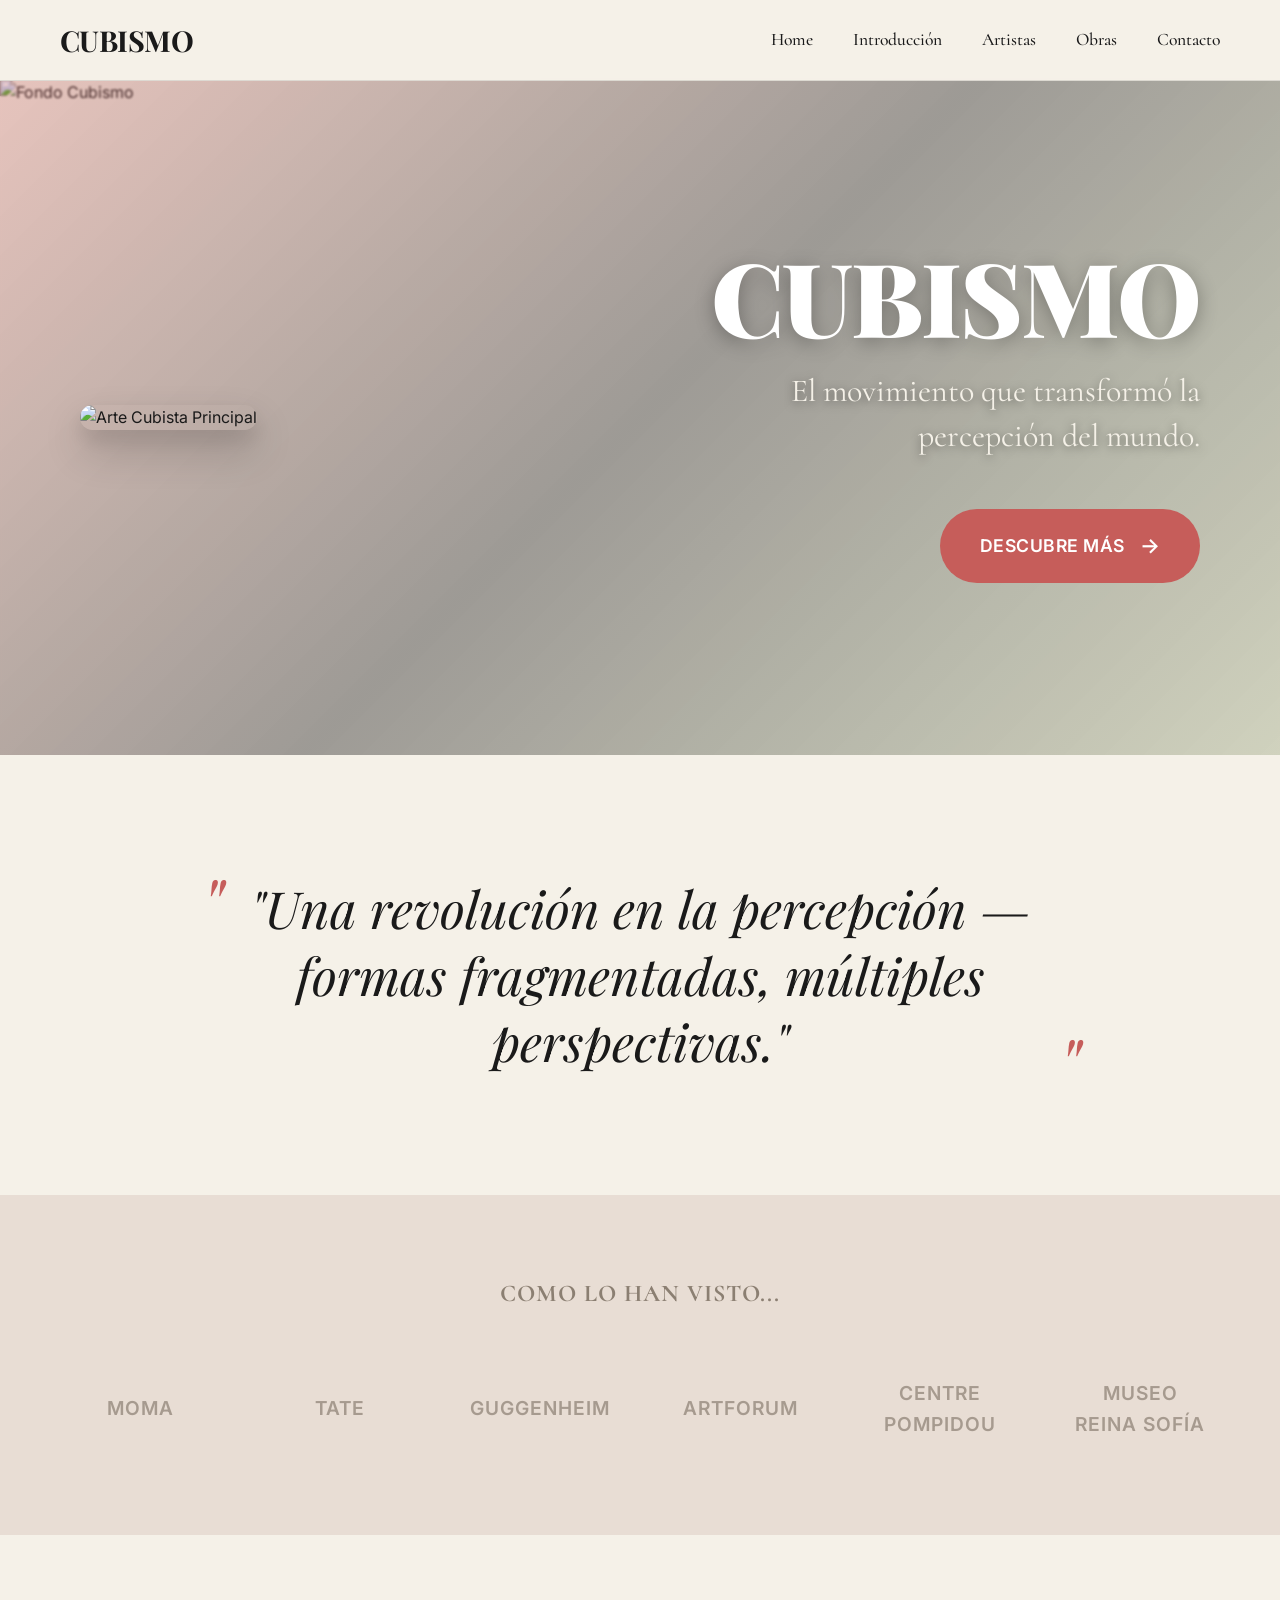
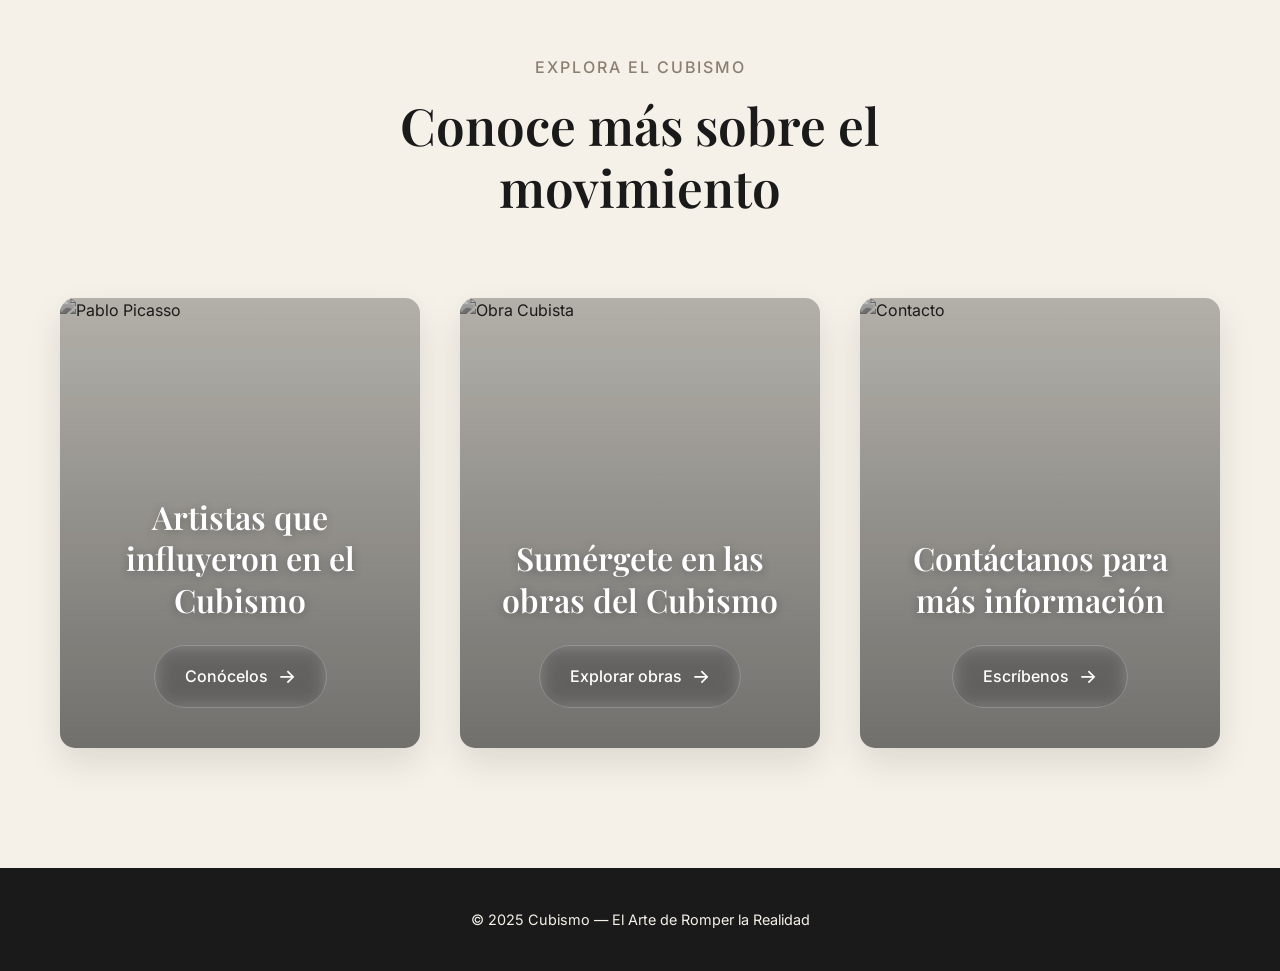
==== index.html @ de341031 "Add files via upload" ====
<!DOCTYPE html>
<html lang="es">
<head>
    <meta charset="UTF-8">
    <meta name="viewport" content="width=device-width, initial-scale=1.0">
    <title>Cubismo — El Arte de Romper la Realidad</title>
    <link rel="preconnect" href="https://fonts.googleapis.com">
    <link rel="preconnect" href="https://fonts.gstatic.com" crossorigin>
    <link href="https://fonts.googleapis.com/css2?family=Playfair+Display:wght@400;500;700;900&family=Inter:wght@300;400;500;600&family=Cormorant:wght@400;500;600;700&display=swap" rel="stylesheet">
    <link rel="stylesheet" href="styles.css">
</head>
<body>
    <!-- Navigation -->
    <nav class="navbar" id="navbar">
        <div class="nav-container">
            <div class="nav-logo">
                <a href="index.html">CUBISMO</a>
            </div>
            <div class="nav-menu" id="nav-menu">
                <a href="index.html" class="nav-link">Home</a>
                <a href="introduccion.html" class="nav-link">Introducción</a>
                <a href="artistas.html" class="nav-link">Artistas</a>
                <a href="obras.html" class="nav-link">Obras</a>
                <a href="contacto.html" class="nav-link">Contacto</a>
            </div>
            <div class="nav-toggle" id="nav-toggle">
                <span class="bar"></span>
                <span class="bar"></span>
                <span class="bar"></span>
            </div>
        </div>
    </nav>

    <!-- Hero Section -->
    <section class="hero" id="hero">
        <div class="hero-banner">
            <img src="https://i.pinimg.com/736x/21/00/a9/2100a93b0127f4206b58660df0e00013.jpg" 
                 alt="Fondo Cubismo" class="hero-banner-image">
            <div class="hero-banner-overlay"></div>
        </div>
        
        <div class="hero-content">
            <div class="hero-card-image">
                <img src="https://i.pinimg.com/736x/3f/a5/e9/3fa5e9b2e8b179b65b53b3b8420b83d9.jpg" 
                     alt="Arte Cubista Principal" class="hero-front-image">
            </div>
            
            <div class="hero-text">
                <h1 class="hero-title">CUBISMO</h1>
                <p class="hero-subtitle">El movimiento que transformó la percepción del mundo.</p>
                <a href="introduccion.html" class="cta-button primary">
                    Descubre más
                    <span class="arrow">→</span>
                </a>
            </div>
        </div>
    </section>

    <!-- Quote Section -->
    <section class="quote-section">
        <div class="container">
            <blockquote class="editorial-quote">
                "Una revolución en la percepción — formas fragmentadas, múltiples perspectivas."
            </blockquote>
        </div>
    </section>

    <!-- Press Section -->
    <section class="press-section">
        <div class="container">
            <h3 class="press-title">Como lo han visto...</h3>
            <div class="press-logos">
                <a href="https://www.moma.org" target="_blank" class="logo">MoMA</a>
                <a href="https://www.tate.org.uk" target="_blank" class="logo">TATE</a>
                <a href="https://www.guggenheim.org" target="_blank" class="logo">GUGGENHEIM</a>
                <a href="https://www.artforum.com" target="_blank" class="logo">ARTFORUM</a>
                <a href="https://www.centrepompidou.fr" target="_blank" class="logo">CENTRE POMPIDOU</a>
                <a href="https://www.museoreinasofia.es" target="_blank" class="logo">MUSEO REINA SOFÍA</a>
            </div>
        </div>
    </section>

    <!-- Editorial Cards Section -->
    <section class="editorial-cards-section" id="explore">
        <div class="container">
            <div class="section-header">
                <p class="section-subtitle">Explora el Cubismo</p>
                <h2 class="section-title">Conoce más sobre el movimiento</h2>
            </div>
            
            <div class="cards-grid">
                <article class="editorial-card">
                    <div class="card-image">
                        <img src="https://upload.wikimedia.org/wikipedia/commons/thumb/9/98/Pablo_picasso_1.jpg/250px-Pablo_picasso_1.jpg" 
                             alt="Pablo Picasso" class="card-bg-image">
                        <div class="card-overlay"></div>
                    </div>
                    <div class="card-content">
                        <h3 class="card-title">Artistas que influyeron en el Cubismo</h3>
                        <a href="artistas.html" class="card-cta">
                            Conócelos
                            <span class="arrow">→</span>
                        </a>
                    </div>
                </article>

                <article class="editorial-card">
                    <div class="card-image">
                        <img src="https://www.pacegallery.com/media/images/58925.width-2000.jpg" 
                             alt="Obra Cubista" class="card-bg-image">
                        <div class="card-overlay"></div>
                    </div>
                    <div class="card-content">
                        <h3 class="card-title">Sumérgete en las obras del Cubismo</h3>
                        <a href="obras.html" class="card-cta">
                            Explorar obras
                            <span class="arrow">→</span>
                        </a>
                    </div>
                </article>

                <article class="editorial-card">
                    <div class="card-image">
                        <img src="https://i.pinimg.com/736x/e9/02/8c/e9028c959c45345d3838bb2adaa88b50.jpg" 
                             alt="Contacto" class="card-bg-image">
                        <div class="card-overlay"></div>
                    </div>
                    <div class="card-content">
                        <h3 class="card-title">Contáctanos para más información</h3>
                        <a href="contacto.html" class="card-cta">
                            Escríbenos
                            <span class="arrow">→</span>
                        </a>
                    </div>
                </article>
            </div>
        </div>
    </section>

    <!-- Footer -->
    <footer class="footer">
        <div class="container">
            <p>&copy; 2025 Cubismo — El Arte de Romper la Realidad</p>
        </div>
    </footer>

    <script src="script.js"></script>
</body>
</html>
---- styles.css ----
/* Reset y configuración base */
* {
    margin: 0;
    padding: 0;
    box-sizing: border-box;
}

:root {
    /* Colores principales */
    --terracota: #C65D5A;
    --cream: #F5F1E8;
    --beige: #E8DDD4;
    --black: #1A1A1A;
    --warm-gray: #8B7F72;
    --olive: #7A8B5C;
    --orange: #E8965C;
    
    /* Tipografías */
    --font-display: 'Playfair Display', serif;
    --font-secondary: 'Cormorant', serif;
    --font-body: 'Inter', sans-serif;
}

body {
    font-family: var(--font-body);
    line-height: 1.6;
    color: var(--black);
    background-color: var(--cream);
    overflow-x: hidden;
    padding-top: 80px; /* Space for fixed navbar */
}

.container {
    max-width: 1200px;
    margin: 0 auto;
    padding: 0 20px;
}

/* Navigation */
.navbar {
    position: fixed;
    top: 0;
    left: 0;
    width: 100%;
    background: rgba(245, 241, 232, 0.95);
    backdrop-filter: blur(10px);
    border-bottom: 1px solid rgba(26, 26, 26, 0.1);
    z-index: 1000;
    transition: all 0.3s ease;
}

.nav-container {
    max-width: 1200px;
    margin: 0 auto;
    padding: 0 20px;
    display: flex;
    justify-content: space-between;
    align-items: center;
    height: 80px;
}

.nav-logo a {
    font-family: var(--font-display);
    font-size: 1.8rem;
    font-weight: 700;
    color: var(--black);
    text-decoration: none;
    letter-spacing: -0.02em;
}

.nav-menu {
    display: flex;
    gap: 40px;
    align-items: center;
}

.nav-link {
    font-family: var(--font-secondary);
    font-size: 1.1rem;
    font-weight: 500;
    color: var(--black);
    text-decoration: none;
    position: relative;
    transition: color 0.3s ease;
    padding: 10px 0;
}

.nav-link:hover {
    color: var(--terracota);
}

.nav-link.active {
    color: var(--terracota);
    font-weight: 600;
}

.nav-link::after {
    content: '';
    position: absolute;
    bottom: 5px;
    left: 0;
    width: 0;
    height: 2px;
    background: var(--terracota);
    transition: width 0.3s ease;
}

.nav-link:hover::after,
.nav-link.active::after {
    width: 100%;
}

.nav-toggle {
    display: none;
    flex-direction: column;
    cursor: pointer;
    gap: 4px;
}

.bar {
    width: 25px;
    height: 3px;
    background: var(--black);
    transition: all 0.3s ease;
    border-radius: 2px;
}

/* Hero Section */
.hero {
    position: relative;
    height: 75vh;
    min-height: 600px;
    display: flex;
    align-items: center;
    justify-content: center;
    overflow: hidden;
}

.hero-banner {
    position: absolute;
    top: 0;
    left: 0;
    width: 100%;
    height: 100%;
    z-index: 1;
}

.hero-banner-image {
    width: 100%;
    height: 100%;
    object-fit: cover;
    object-position: center;
}

.hero-banner-overlay {
    position: absolute;
    top: 0;
    left: 0;
    width: 100%;
    height: 100%;
    background: linear-gradient(
        135deg, 
        rgba(198, 93, 90, 0.3) 0%, 
        rgba(26, 26, 26, 0.4) 50%, 
        rgba(122, 139, 92, 0.3) 100%
    );
    backdrop-filter: blur(1px);
}

.hero-content {
    position: relative;
    z-index: 10;
    display: flex;
    align-items: center;
    justify-content: space-between;
    max-width: 1200px;
    width: 100%;
    padding: 0 40px;
    gap: 60px;
}

.hero-card-image {
    position: relative;
    flex-shrink: 0;
}

.hero-front-image {
    width: 350px;
    height: 500px;
    object-fit: cover;
    border-radius: 15px;
    box-shadow: 
        0 20px 40px rgba(0,0,0,0.2),
        0 10px 20px rgba(0,0,0,0.1);
    transition: transform 0.5s ease, box-shadow 0.5s ease;
}

.hero-front-image:hover {
    transform: translateY(-10px) scale(1.02);
    box-shadow: 
        0 30px 60px rgba(0,0,0,0.25),
        0 15px 30px rgba(0,0,0,0.15);
}

.hero-text {
    text-align: right;
    flex: 1;
    padding-left: 40px;
}

.hero-title {
    font-family: var(--font-display);
    font-size: clamp(4rem, 8vw, 9rem);
    font-weight: 900;
    line-height: 0.85;
    margin-bottom: 30px;
    color: white;
    letter-spacing: -0.02em;
    text-shadow: 0 4px 20px rgba(0,0,0,0.3);
}

.hero-subtitle {
    font-family: var(--font-secondary);
    font-size: clamp(1.3rem, 2.5vw, 2.2rem);
    font-weight: 400;
    margin-bottom: 50px;
    color: var(--cream);
    line-height: 1.4;
    text-shadow: 0 2px 10px rgba(0,0,0,0.5);
    max-width: 500px;
    margin-left: auto;
}

/* Botones */
.cta-button {
    display: inline-flex;
    align-items: center;
    gap: 15px;
    padding: 20px 40px;
    font-family: var(--font-body);
    font-size: 1.1rem;
    font-weight: 600;
    text-decoration: none;
    border-radius: 50px;
    transition: all 0.3s ease;
    text-transform: uppercase;
    letter-spacing: 0.5px;
}

.cta-button.primary {
    background: var(--terracota);
    color: white;
}

.cta-button.primary:hover {
    background: #B04D4A;
    transform: translateY(-2px);
    box-shadow: 0 10px 30px rgba(198, 93, 90, 0.3);
}

.cta-button.secondary {
    background: var(--cream);
    color: var(--black);
    border: 2px solid var(--black);
}

.cta-button.secondary:hover {
    background: var(--black);
    color: var(--cream);
}

.arrow {
    font-size: 1.2em;
    transition: transform 0.3s ease;
}

.cta-button:hover .arrow {
    transform: translateX(5px);
}

/* Quote Section */
.quote-section {
    padding: 120px 0;
    background: var(--cream);
}

.editorial-quote {
    font-family: var(--font-display);
    font-size: clamp(2rem, 4vw, 3.5rem);
    font-style: italic;
    text-align: center;
    color: var(--black);
    line-height: 1.3;
    max-width: 800px;
    margin: 0 auto;
    position: relative;
}

.editorial-quote::before,
.editorial-quote::after {
    content: '"';
    font-size: 1.5em;
    color: var(--terracota);
    position: absolute;
}

.editorial-quote::before {
    top: -20px;
    left: -40px;
}

.editorial-quote::after {
    bottom: -40px;
    right: -40px;
}

/* Press Section */
.press-section {
    padding: 80px 0;
    background: var(--beige);
}

.press-title {
    font-family: var(--font-secondary);
    font-size: 1.5rem;
    text-align: center;
    margin-bottom: 50px;
    color: var(--warm-gray);
    text-transform: uppercase;
    letter-spacing: 1px;
}

.press-logos {
    display: grid;
    grid-template-columns: repeat(auto-fit, minmax(150px, 1fr));
    gap: 40px;
    align-items: center;
}

.logo {
    font-family: var(--font-body);
    font-size: 1.2rem;
    font-weight: 600;
    text-align: center;
    color: var(--warm-gray);
    opacity: 0.7;
    transition: all 0.3s ease;
    text-transform: uppercase;
    letter-spacing: 1px;
    text-decoration: none;
    display: block;
    padding: 15px 10px;
    border-radius: 8px;
    position: relative;
}

.logo:hover {
    opacity: 1;
    color: var(--terracota);
    transform: translateY(-2px);
}

.logo:focus {
    outline: 2px solid var(--terracota);
    outline-offset: 4px;
}

.logo::after {
    content: '';
    position: absolute;
    bottom: 8px;
    left: 50%;
    transform: translateX(-50%);
    width: 0;
    height: 2px;
    background: var(--terracota);
    transition: width 0.3s ease;
}

.logo:hover::after {
    width: 60%;
}

/* Editorial Cards Section */
.editorial-cards-section {
    padding: 120px 0;
    background: var(--cream);
}

.section-header {
    text-align: center;
    margin-bottom: 80px;
}

.section-subtitle {
    font-family: var(--font-body);
    font-size: 1rem;
    font-weight: 500;
    color: var(--warm-gray);
    text-transform: uppercase;
    letter-spacing: 2px;
    margin-bottom: 15px;
}

.section-title {
    font-family: var(--font-display);
    font-size: clamp(2.5rem, 4vw, 3.5rem);
    font-weight: 600;
    color: var(--black);
    line-height: 1.2;
    max-width: 600px;
    margin: 0 auto;
}

.cards-grid {
    display: grid;
    grid-template-columns: repeat(auto-fit, minmax(350px, 1fr));
    gap: 40px;
    max-width: 1200px;
    margin: 0 auto;
}

.editorial-card {
    position: relative;
    height: 450px;
    border-radius: 15px;
    overflow: hidden;
    box-shadow: 0 15px 35px rgba(0,0,0,0.1);
    transition: all 0.4s ease;
    cursor: pointer;
}

.editorial-card:hover {
    transform: translateY(-10px);
    box-shadow: 0 25px 50px rgba(0,0,0,0.15);
}

.card-image {
    position: absolute;
    top: 0;
    left: 0;
    width: 100%;
    height: 100%;
}

.card-bg-image {
    width: 100%;
    height: 100%;
    object-fit: cover;
    filter: grayscale(100%);
    transition: all 0.4s ease;
}

.editorial-card:hover .card-bg-image {
    transform: scale(1.05);
    filter: grayscale(80%);
}

.card-overlay {
    position: absolute;
    top: 0;
    left: 0;
    width: 100%;
    height: 100%;
    background: linear-gradient(
        180deg,
        rgba(26, 26, 26, 0.3) 0%,
        rgba(26, 26, 26, 0.6) 100%
    );
    transition: background 0.4s ease;
}

.editorial-card:hover .card-overlay {
    background: linear-gradient(
        180deg,
        rgba(26, 26, 26, 0.2) 0%,
        rgba(26, 26, 26, 0.7) 100%
    );
}

.card-content {
    position: absolute;
    bottom: 0;
    left: 0;
    right: 0;
    padding: 40px 30px;
    text-align: center;
    z-index: 10;
}

.card-title {
    font-family: var(--font-display);
    font-size: clamp(1.5rem, 2.5vw, 2rem);
    font-weight: 600;
    color: white;
    line-height: 1.3;
    margin-bottom: 25px;
    text-shadow: 0 2px 10px rgba(0,0,0,0.3);
}

.card-cta {
    display: inline-flex;
    align-items: center;
    gap: 10px;
    padding: 15px 30px;
    background: rgba(255, 255, 255, 0.15);
    backdrop-filter: blur(10px);
    color: white;
    text-decoration: none;
    border-radius: 50px;
    font-family: var(--font-body);
    font-weight: 500;
    font-size: 1rem;
    transition: all 0.3s ease;
    border: 1px solid rgba(255, 255, 255, 0.2);
}

.card-cta:hover {
    background: var(--terracota);
    border-color: var(--terracota);
    transform: translateY(-2px);
}

.card-cta .arrow {
    transition: transform 0.3s ease;
}

.card-cta:hover .arrow {
    transform: translateX(5px);
}

/* Final CTA Section */
.final-cta {
    padding: 120px 0;
    background: var(--terracota);
    text-align: center;
}

.cta-title {
    font-family: var(--font-display);
    font-size: clamp(4rem, 8vw, 7rem);
    font-weight: 900;
    color: white;
    line-height: 0.9;
    margin-bottom: 60px;
    letter-spacing: -0.02em;
}

/* Introducción al Cubismo Section */
.intro-cubismo {
    background: var(--cream);
}

/* Hero de introducción */
.intro-hero {
    position: relative;
    height: 70vh;
    min-height: 500px;
    display: flex;
    align-items: center;
    justify-content: center;
    overflow: hidden;
}

.intro-hero-bg {
    position: absolute;
    top: 0;
    left: 0;
    width: 100%;
    height: 100%;
    object-fit: cover;
    object-position: center;
}

.intro-hero-overlay {
    position: absolute;
    top: 0;
    left: 0;
    width: 100%;
    height: 100%;
    background: rgba(26, 26, 26, 0.45);
}

.intro-hero-content {
    position: relative;
    z-index: 10;
    text-align: center;
    color: white;
    max-width: 800px;
    padding: 0 40px;
}

.intro-hero-title {
    font-family: var(--font-display);
    font-size: clamp(3rem, 6vw, 5rem);
    font-weight: 700;
    line-height: 1.1;
    margin-bottom: 30px;
    text-shadow: 0 4px 20px rgba(0,0,0,0.3);
}

.intro-hero-subtitle {
    font-family: var(--font-secondary);
    font-size: clamp(1.2rem, 2.5vw, 1.8rem);
    font-weight: 400;
    line-height: 1.4;
    margin-bottom: 50px;
    text-shadow: 0 2px 10px rgba(0,0,0,0.5);
    opacity: 0.95;
}

/* Bloques de contenido */
.intro-content-block {
    padding: 120px 0;
    background: var(--cream);
}

.two-column-layout {
    display: grid;
    grid-template-columns: 1fr 1.2fr;
    gap: 80px;
    align-items: center;
}

.two-column-layout.reverse {
    grid-template-columns: 1.2fr 1fr;
}

.decorative-image {
    width: 100%;
    max-width: 400px;
    height: 500px;
    object-fit: cover;
    border-radius: 15px;
    box-shadow: 0 20px 40px rgba(0,0,0,0.15);
}

.content-title {
    font-family: var(--font-display);
    font-size: clamp(2.5rem, 4vw, 3.5rem);
    font-weight: 600;
    color: var(--black);
    line-height: 1.2;
    margin-bottom: 40px;
}

.content-text {
    font-family: var(--font-body);
    font-size: 1.2rem;
    line-height: 1.7;
    color: var(--black);
    opacity: 0.9;
}

/* Bloque de orígenes */
.origins-block {
    padding: 120px 0;
    background: var(--beige);
}

.origins-title {
    font-family: var(--font-display);
    font-size: clamp(2.5rem, 4vw, 3.5rem);
    font-weight: 600;
    color: var(--black);
    line-height: 1.2;
    margin-bottom: 40px;
}

.origins-text {
    font-family: var(--font-body);
    font-size: 1.2rem;
    line-height: 1.7;
    color: var(--black);
    opacity: 0.9;
}

.abstract-composition {
    position: relative;
    width: 100%;
    height: 400px;
    display: flex;
    align-items: center;
    justify-content: center;
}

.geo-shape {
    position: absolute;
    opacity: 0.8;
}

.shape-cube {
    width: 120px;
    height: 120px;
    background: var(--terracota);
    transform: rotate(15deg);
    top: 50px;
    left: 50px;
    border-radius: 8px;
}

.shape-triangle {
    width: 0;
    height: 0;
    border-left: 60px solid transparent;
    border-right: 60px solid transparent;
    border-bottom: 100px solid var(--olive);
    top: 100px;
    right: 80px;
    transform: rotate(-20deg);
}

.shape-circle {
    width: 100px;
    height: 100px;
    background: var(--orange);
    border-radius: 50%;
    bottom: 80px;
    left: 50%;
    transform: translateX(-50%);
}

/* Etapas del Cubismo */
.phases-block {
    padding: 120px 0;
    background: var(--cream);
}

.phases-title {
    font-family: var(--font-display);
    font-size: clamp(2.5rem, 4vw, 3.5rem);
    font-weight: 600;
    color: var(--black);
    text-align: center;
    margin-bottom: 80px;
}

.phases-grid {
    display: grid;
    grid-template-columns: repeat(auto-fit, minmax(400px, 1fr));
    gap: 60px;
    max-width: 1000px;
    margin: 0 auto;
}

.phase-card {
    background: white;
    padding: 50px 40px;
    border-radius: 20px;
    box-shadow: 0 15px 30px rgba(0,0,0,0.08);
    text-align: center;
    transition: transform 0.3s ease, box-shadow 0.3s ease;
}

.phase-card:hover {
    transform: translateY(-10px);
    box-shadow: 0 25px 50px rgba(0,0,0,0.12);
}

.phase-icon {
    width: 80px;
    height: 80px;
    background: var(--terracota);
    color: white;
    border-radius: 50%;
    display: flex;
    align-items: center;
    justify-content: center;
    font-family: var(--font-display);
    font-size: 2rem;
    font-weight: 700;
    margin: 0 auto 30px;
}

.phase-name {
    font-family: var(--font-display);
    font-size: 1.8rem;
    font-weight: 600;
    color: var(--black);
    margin-bottom: 10px;
}

.phase-period {
    font-family: var(--font-body);
    font-size: 1rem;
    color: var(--terracota);
    font-weight: 600;
    margin-bottom: 20px;
}

.phase-description {
    font-family: var(--font-body);
    font-size: 1.1rem;
    line-height: 1.6;
    color: var(--warm-gray);
}

/* Cita destacada */
.quote-highlight {
    padding: 100px 0;
    background: var(--terracota);
}

.highlight-quote {
    font-family: var(--font-display);
    font-size: clamp(2rem, 4vw, 3rem);
    font-style: italic;
    color: white;
    text-align: center;
    line-height: 1.3;
    max-width: 800px;
    margin: 0 auto;
}

.highlight-quote cite {
    display: block;
    font-style: normal;
    font-size: 0.7em;
    margin-top: 30px;
    opacity: 0.9;
}

/* Bloque final */
.intro-final-cta {
    padding: 120px 0;
    background: var(--cream);
    text-align: center;
}

.final-title {
    font-family: var(--font-display);
    font-size: clamp(2.5rem, 4vw, 3.5rem);
    font-weight: 600;
    color: var(--black);
    margin-bottom: 50px;
    max-width: 700px;
    margin-left: auto;
    margin-right: auto;
}

.cta-button.large {
    padding: 25px 50px;
    font-size: 1.2rem;
}

/* Artistas Page Styles */
.artists-hero {
    background: var(--cream);
    padding: 0;
}

.hero-banner-strip {
    background: var(--terracota);
    padding: 60px 0;
    position: relative;
}

.hero-banner-title {
    font-family: var(--font-display);
    font-size: clamp(2.5rem, 5vw, 4rem);
    font-weight: 700;
    color: white;
    text-align: center;
    margin-bottom: 20px;
    line-height: 1.2;
}

.hero-banner-subtitle {
    font-family: var(--font-body);
    font-size: clamp(1.1rem, 2vw, 1.4rem);
    color: rgba(255, 255, 255, 0.9);
    text-align: center;
    font-weight: 400;
    letter-spacing: 0.5px;
}

/* Artist Blocks */
.artist-block {
    padding: 120px 0;
    background: var(--cream);
}

.artist-block.alternate {
    background: var(--beige);
}

.artist-layout {
    display: grid;
    grid-template-columns: 1fr 1.3fr;
    gap: 80px;
    align-items: center;
}

.artist-layout.reverse {
    grid-template-columns: 1.3fr 1fr;
}

.artist-image-container {
    position: relative;
    overflow: hidden;
    border-radius: 15px;
    box-shadow: 0 20px 40px rgba(0,0,0,0.15);
    transition: all 0.4s ease;
}

.artist-image-container:hover {
    transform: translateY(-10px);
    box-shadow: 0 30px 60px rgba(0,0,0,0.2);
}

.artist-image {
    width: 100%;
    height: 500px;
    object-fit: cover;
    filter: grayscale(100%);
    transition: all 0.4s ease;
}

.artist-image-container:hover .artist-image {
    filter: grayscale(30%);
    transform: scale(1.05);
}

.image-overlay {
    position: absolute;
    top: 0;
    left: 0;
    width: 100%;
    height: 100%;
    background: rgba(26, 26, 26, 0.2);
    opacity: 0;
    transition: opacity 0.4s ease;
}

.artist-image-container:hover .image-overlay {
    opacity: 1;
}

/* Artist Text Content */
.artist-badge {
    display: inline-block;
    background: var(--terracota);
    color: white;
    padding: 8px 20px;
    border-radius: 25px;
    font-family: var(--font-body);
    font-size: 0.9rem;
    font-weight: 600;
    text-transform: uppercase;
    letter-spacing: 0.5px;
    margin-bottom: 25px;
}

.artist-name {
    font-family: var(--font-display);
    font-size: clamp(2.5rem, 4vw, 3.5rem);
    font-weight: 700;
    color: var(--black);
    line-height: 1.1;
    margin-bottom: 10px;
}

.artist-years {
    font-family: var(--font-secondary);
    font-size: 1.3rem;
    color: var(--warm-gray);
    font-style: italic;
    margin-bottom: 40px;
}

.artist-description {
    font-family: var(--font-body);
    font-size: 1.1rem;
    line-height: 1.8;
    color: var(--black);
    margin-bottom: 40px;
}

.artist-description p {
    margin-bottom: 20px;
    opacity: 0.9;
}

.artist-description p:last-child {
    margin-bottom: 0;
}

.artist-cta {
    display: inline-flex;
    align-items: center;
    gap: 12px;
    padding: 18px 35px;
    background: transparent;
    border: 2px solid var(--black);
    color: var(--black);
    text-decoration: none;
    border-radius: 50px;
    font-family: var(--font-body);
    font-weight: 600;
    font-size: 1.1rem;
    transition: all 0.3s ease;
    text-transform: uppercase;
    letter-spacing: 0.5px;
}

.artist-cta:hover {
    background: var(--orange);
    border-color: var(--orange);
    color: white;
    transform: translateY(-2px);
    box-shadow: 0 8px 25px rgba(232, 150, 92, 0.3);
}

.artist-cta .arrow {
    transition: transform 0.3s ease;
}

.artist-cta:hover .arrow {
    transform: translateX(5px);
}

/* Quote Block */
.artists-quote-block {
    background: var(--terracota);
    padding: 100px 0;
    text-align: center;
}

.artists-quote {
    font-family: var(--font-display);
    font-size: clamp(2rem, 4vw, 3rem);
    font-style: italic;
    color: white;
    line-height: 1.3;
    max-width: 800px;
    margin: 0 auto 50px;
    text-shadow: 0 2px 10px rgba(0,0,0,0.2);
}

.artists-quote cite {
    display: block;
    font-style: normal;
    font-size: 0.7em;
    margin-top: 30px;
    opacity: 0.9;
    font-family: var(--font-body);
}

.quote-actions {
    display: flex;
    gap: 30px;
    justify-content: center;
    flex-wrap: wrap;
}

.cta-button.secondary {
    background: transparent;
    color: white;
    border: 2px solid white;
}

.cta-button.secondary:hover {
    background: white;
    color: var(--terracota);
}

/* Placeholder Sections */
.placeholder-section {
    padding: 100px 0;
    background: var(--beige);
    text-align: center;
    margin: 60px 0;
}

.placeholder-section h2 {
    font-family: var(--font-display);
    font-size: 2.5rem;
    color: var(--black);
    margin-bottom: 20px;
}

.placeholder-section p {
    font-family: var(--font-body);
    font-size: 1.2rem;
    color: var(--warm-gray);
    max-width: 600px;
    margin: 0 auto;
}

/* Footer */
.footer {
    padding: 40px 0;
    background: var(--black);
    text-align: center;
}

.footer p {
    color: var(--cream);
    font-size: 0.9rem;
}

/* Responsive Design */
@media (max-width: 968px) {
    .hero-content {
        flex-direction: column;
        gap: 40px;
        text-align: center;
        padding: 40px 20px;
    }
    
    .hero-text {
        text-align: center;
        padding-left: 0;
    }
    
    .hero-front-image {
        width: 300px;
        height: 420px;
    }
    
    .hero-subtitle {
        margin-left: auto;
        margin-right: auto;
    }
    
    /* Introducción tablet */
    .two-column-layout {
        gap: 60px;
    }
    
    .phases-grid {
        grid-template-columns: repeat(auto-fit, minmax(350px, 1fr));
        gap: 50px;
    }
    
    .intro-content-block,
    .origins-block,
    .phases-block {
        padding: 100px 0;
    }
    
    /* Artistas tablet */
    .artist-layout {
        gap: 60px;
    }
    
    .artist-image {
        height: 450px;
    }
    
    .artist-block {
        padding: 100px 0;
    }
    
    /* Obras tablet adjustments */
    .gallery-grid {
        grid-template-columns: repeat(3, 1fr);
        gap: 25px;
    }
    
    .modal-title {
        font-size: 1.8rem;
    }
    
    .modal-info {
        padding: 35px;
    }
}

@media (max-width: 768px) {
    body {
        padding-top: 70px;
    }
    
    .nav-container {
        height: 70px;
    }
    
    .nav-menu {
        position: fixed;
        top: 70px;
        left: -100%;
        width: 100%;
        height: calc(100vh - 70px);
        background: var(--cream);
        flex-direction: column;
        justify-content: start;
        align-items: center;
        padding-top: 50px;
        transition: left 0.3s ease;
        gap: 30px;
    }
    
    .nav-menu.active {
        left: 0;
    }
    
    .nav-toggle {
        display: flex;
    }
    
    .nav-toggle.active .bar:nth-child(1) {
        transform: rotate(-45deg) translate(-5px, 6px);
    }
    
    .nav-toggle.active .bar:nth-child(2) {
        opacity: 0;
    }
    
    .nav-toggle.active .bar:nth-child(3) {
        transform: rotate(45deg) translate(-5px, -6px);
    }
    
    .hero {
        height: 80vh;
        min-height: 700px;
    }
    
    .hero-content {
        flex-direction: column-reverse;
        gap: 30px;
        padding: 20px;
    }
    
    .hero-front-image {
        width: 280px;
        height: 380px;
    }
    
    .hero-title {
        font-size: clamp(3rem, 12vw, 6rem);
    }
    
    .hero-subtitle {
        font-size: clamp(1.1rem, 4vw, 1.8rem);
        margin-bottom: 40px;
    }
    
    .cards-grid {
        grid-template-columns: 1fr;
        gap: 30px;
    }
    
    .editorial-card {
        height: 400px;
    }
    
    .press-logos {
        grid-template-columns: repeat(2, 1fr);
        gap: 20px;
    }
    
    .editorial-quote::before,
    .editorial-quote::after {
        display: none;
    }
}

@media (max-width: 480px) {
    .container {
        padding: 0 15px;
    }
    
    .hero-content {
        padding: 0 20px;
    }
    
    .editorial-cards-section {
        padding: 80px 0;
    }
    
    .cards-grid {
        gap: 20px;
    }
    
    .editorial-card {
        height: 350px;
        border-radius: 10px;
    }
    
    .card-content {
        padding: 30px 20px;
    }
    
    .quote-section {
        padding: 80px 0;
    }
    
    .final-cta {
        padding: 80px 0;
    }
    
    .section-header {
        margin-bottom: 50px;
    }
    
    /* Introducción responsive */
    .intro-hero {
        height: 60vh;
        min-height: 450px;
    }
    
    .intro-hero-content {
        padding: 0 15px;
    }
    
    .two-column-layout,
    .two-column-layout.reverse {
        grid-template-columns: 1fr;
        gap: 40px;
        text-align: center;
    }
    
    .decorative-image {
        max-width: 300px;
        height: 400px;
        margin: 0 auto;
    }
    
    .abstract-composition {
        height: 300px;
    }
    
    .shape-cube {
        width: 80px;
        height: 80px;
    }
    
    .shape-triangle {
        border-left-width: 40px;
        border-right-width: 40px;
        border-bottom-width: 70px;
    }
    
    .shape-circle {
        width: 70px;
        height: 70px;
    }
    
    .phases-grid {
        grid-template-columns: 1fr;
        gap: 40px;
    }
    
    .phase-card {
        padding: 40px 30px;
    }
    
    .intro-content-block,
    .origins-block,
    .phases-block,
    .intro-final-cta {
        padding: 80px 0;
    }
    
    .quote-highlight {
        padding: 60px 0;
    }
    
    /* Artistas responsive */
    .artist-layout,
    .artist-layout.reverse {
        grid-template-columns: 1fr;
        gap: 50px;
        text-align: center;
    }
    
    .artist-image {
        height: 400px;
        max-width: 350px;
        margin: 0 auto;
    }
    
    .artist-block {
        padding: 80px 0;
    }
    
    .hero-banner-strip {
        padding: 40px 0;
    }
    
    .quote-actions {
        flex-direction: column;
        align-items: center;
        gap: 20px;
    }
    
    .artists-quote-block {
        padding: 60px 0;
    }
    
    /* Obras responsive */
    .gallery-grid {
        grid-template-columns: repeat(2, 1fr);
        gap: 20px;
    }
    
    .gallery-item,
    .gallery-item:nth-child(2n),
    .gallery-item:nth-child(3n),
    .gallery-item:nth-child(5n) {
        aspect-ratio: 3/4;
    }
    
    .obras-hero {
        padding: 100px 0 60px;
    }
    
    .gallery-section {
        padding: 60px 0 100px;
    }
    
    .modal-body {
        grid-template-columns: 1fr;
        min-height: auto;
    }
    
    .modal-image {
        min-height: 300px;
        order: 1;
    }
    
    .modal-info {
        padding: 30px;
        order: 2;
    }
    
    .modal-content {
        width: 95%;
        max-height: 95vh;
    }
    
    /* Geometric shapes responsive */
    .geometric-shapes {
        display: none;
    }
    
    .decorative-bar {
        padding: 12px 0;
    }
    
    .bar-text {
        font-size: 0.8rem;
    }
    
    .social-links {
        gap: 20px;
    }
    
    .social-link {
        width: 45px;
        height: 45px;
    }
}

/* Smooth scrolling */
html {
    scroll-behavior: smooth;
}

/* Mejoras de accesibilidad */
@media (prefers-reduced-motion: reduce) {
    html {
        scroll-behavior: auto;
    }
    
    *,
    *::before,
    *::after {
        animation-duration: 0.01ms !important;
        animation-iteration-count: 1 !important;
        transition-duration: 0.01ms !important;
    }
}

/* Focus states mejorados */
*:focus {
    outline-offset: 2px;
}

.cta-button:focus {
    outline: 3px solid var(--terracota);
    outline-offset: 4px;
}

.phase-card:focus {
    outline: 2px solid var(--terracota);
    outline-offset: 4px;
    box-shadow: 0 25px 50px rgba(0,0,0,0.12);
}

.artist-cta:focus {
    outline: 3px solid var(--orange);
    outline-offset: 4px;
}

.artist-image-container:focus-within {
    outline: 2px solid var(--terracota);
    outline-offset: 4px;
}

/* Obras Page Styles */
.obras-hero {
    background: var(--cream);
    padding: 120px 0 80px;
    text-align: center;
}

.obras-hero-title {
    font-family: var(--font-display);
    font-size: clamp(3rem, 6vw, 5rem);
    font-weight: 700;
    color: var(--black);
    line-height: 1.1;
    margin-bottom: 30px;
}

.obras-hero-subtitle {
    font-family: var(--font-secondary);
    font-size: clamp(1.2rem, 2.5vw, 1.8rem);
    color: var(--warm-gray);
    font-weight: 400;
    line-height: 1.4;
    max-width: 700px;
    margin: 0 auto;
}

/* Barra decorativa */
.decorative-bar {
    background: var(--terracota);
    padding: 15px 0;
    text-align: center;
}

.bar-text {
    font-family: var(--font-body);
    font-size: 0.9rem;
    color: white;
    font-weight: 500;
    text-transform: uppercase;
    letter-spacing: 1px;
    opacity: 0.95;
}

/* Gallery Section */
.gallery-section {
    background: var(--cream);
    padding: 80px 0 120px;
    position: relative;
    overflow: hidden;
}

/* Decorative geometric shapes */
.gallery-section::before {
    content: '';
    position: absolute;
    top: 100px;
    left: -50px;
    width: 120px;
    height: 120px;
    background: var(--terracota);
    border-radius: 50%;
    opacity: 0.1;
    z-index: 1;
}

.gallery-section::after {
    content: '';
    position: absolute;
    bottom: 150px;
    right: -30px;
    width: 80px;
    height: 80px;
    background: var(--olive);
    transform: rotate(45deg);
    opacity: 0.1;
    z-index: 1;
}

.gallery-grid {
    display: grid;
    grid-template-columns: repeat(auto-fill, minmax(300px, 1fr));
    grid-auto-flow: dense;
    gap: 25px;
    max-width: 1400px;
    margin: 0 auto;
    position: relative;
    z-index: 2;
}

.gallery-item {
    position: relative;
    border-radius: 15px;
    overflow: hidden;
    box-shadow: 0 15px 35px rgba(0,0,0,0.12);
    cursor: pointer;
    transition: all 0.5s cubic-bezier(0.25, 0.46, 0.45, 0.94);
    aspect-ratio: 4/5;
    background: white;
}

.gallery-item::before {
    content: '';
    position: absolute;
    top: -5px;
    left: -5px;
    right: -5px;
    bottom: -5px;
    background: linear-gradient(45deg, var(--terracota), var(--olive));
    border-radius: 20px;
    opacity: 0;
    z-index: -1;
    transition: opacity 0.4s ease;
}

.gallery-item:hover::before {
    opacity: 0.1;
}

.gallery-item:hover {
    transform: translateY(-12px) scale(1.02);
    box-shadow: 0 25px 50px rgba(0,0,0,0.2);
}

.gallery-image {
    width: 100%;
    height: 100%;
    object-fit: cover;
    transition: all 0.5s ease;
    filter: brightness(1) saturate(1);
}

.gallery-item:hover .gallery-image {
    transform: scale(1.1);
    filter: brightness(1.1) saturate(1.2) sepia(0.2) hue-rotate(15deg);
}

.gallery-overlay {
    position: absolute;
    top: 0;
    left: 0;
    width: 100%;
    height: 100%;
    background: linear-gradient(135deg, 
        rgba(198, 93, 90, 0.8) 0%, 
        rgba(26, 26, 26, 0.7) 100%);
    display: flex;
    align-items: center;
    justify-content: center;
    opacity: 0;
    transition: all 0.4s ease;
    backdrop-filter: blur(2px);
}

.gallery-item:hover .gallery-overlay {
    opacity: 1;
}

.gallery-text {
    color: white;
    font-family: var(--font-body);
    font-size: 1.2rem;
    font-weight: 600;
    text-transform: uppercase;
    letter-spacing: 1px;
    text-shadow: 0 2px 10px rgba(0,0,0,0.3);
    transform: translateY(10px);
    transition: transform 0.3s ease;
}

.gallery-item:hover .gallery-text {
    transform: translateY(0);
}

/* Modal Styles */
.modal {
    display: none;
    position: fixed;
    z-index: 9999;
    left: 0;
    top: 0;
    width: 100%;
    height: 100%;
    background: rgba(0, 0, 0, 0.9);
    backdrop-filter: blur(12px);
    opacity: 0;
    transition: all 0.4s cubic-bezier(0.25, 0.46, 0.45, 0.94);
}

.modal.is-open {
    display: flex;
    align-items: center;
    justify-content: center;
    opacity: 1;
}

.modal-content {
    background: linear-gradient(135deg, #faf7f2 0%, #f5f0e8 100%);
    border-radius: 24px;
    box-shadow: 
        0 40px 80px rgba(0,0,0,0.5),
        0 20px 40px rgba(141, 75, 47, 0.2),
        inset 0 1px 0 rgba(255,255,255,0.8);
    max-width: 920px;
    max-height: 92vh;
    width: 90%;
    position: relative;
    overflow: hidden;
    transform: scale(0.7) translateY(60px) rotate(-2deg);
    border: 2px solid rgba(141, 75, 47, 0.1);
    transition: transform 0.4s cubic-bezier(0.34, 1.56, 0.64, 1);
}

.modal.is-open .modal-content {
    transform: scale(1) translateY(0) rotate(0deg);
}

.modal-close {
    position: absolute;
    top: 20px;
    right: 25px;
    font-size: 2rem;
    font-weight: 300;
    color: var(--warm-gray);
    cursor: pointer;
    z-index: 10;
    width: 40px;
    height: 40px;
    display: flex;
    align-items: center;
    justify-content: center;
    border-radius: 50%;
    background: rgba(255, 255, 255, 0.9);
    transition: all 0.3s ease;
}

.modal-close:hover {
    background: var(--terracota);
    color: white;
    transform: scale(1.1);
}

.modal-body {
    display: grid;
    grid-template-columns: 1fr 1fr;
    min-height: 500px;
}

.modal-image {
    background: var(--beige);
    display: flex;
    align-items: center;
    justify-content: center;
    padding: 20px;
}

.modal-image img {
    max-width: 100%;
    max-height: 100%;
    object-fit: contain;
    border-radius: 10px;
    box-shadow: 0 10px 25px rgba(0,0,0,0.15);
}

.modal-info {
    padding: 40px;
    display: flex;
    flex-direction: column;
    justify-content: center;
}

.modal-title {
    font-family: var(--font-display);
    font-size: 2.2rem;
    font-weight: 600;
    color: var(--black);
    line-height: 1.2;
    margin-bottom: 15px;
}

.modal-year {
    font-family: var(--font-body);
    font-size: 1.1rem;
    color: var(--terracota);
    font-weight: 600;
    margin-bottom: 10px;
}

.modal-author {
    font-family: var(--font-secondary);
    font-size: 1.3rem;
    color: var(--warm-gray);
    font-style: italic;
    margin-bottom: 25px;
}

.modal-description {
    font-family: var(--font-body);
    font-size: 1.1rem;
    line-height: 1.7;
    color: var(--black);
    opacity: 0.9;
}

/* Modal Animations */
@keyframes modalFadeIn {
    from { opacity: 0; }
    to { opacity: 1; }
}

@keyframes modalSlideIn {
    from {
        opacity: 0;
        transform: scale(0.8) translateY(50px);
    }
    to {
        opacity: 1;
        transform: scale(1) translateY(0);
    }
}

/* Geometric shapes decorativas */
.geometric-shapes {
    position: absolute;
    top: 0;
    left: 0;
    width: 100%;
    height: 100%;
    pointer-events: none;
    z-index: 1;
}

.shape-triangle {
    position: absolute;
    width: 0;
    height: 0;
    border-left: 30px solid transparent;
    border-right: 30px solid transparent;
    border-bottom: 50px solid var(--terracota);
    opacity: 0.08;
    top: 200px;
    right: 100px;
    transform: rotate(20deg);
}

.shape-circle {
    position: absolute;
    width: 60px;
    height: 60px;
    background: var(--olive);
    border-radius: 50%;
    opacity: 0.1;
    bottom: 300px;
    left: 80px;
}

.shape-diamond {
    position: absolute;
    width: 40px;
    height: 40px;
    background: var(--orange);
    transform: rotate(45deg);
    opacity: 0.08;
    top: 400px;
    left: 50%;
    margin-left: -20px;
}

.shape-rectangle {
    position: absolute;
    width: 80px;
    height: 25px;
    background: var(--terracota);
    opacity: 0.06;
    bottom: 200px;
    right: 200px;
    transform: rotate(-15deg);
}

/* Geometric shapes animation */
@keyframes floatShape1 {
    0%, 100% { transform: rotate(20deg) translateY(0px); }
    50% { transform: rotate(25deg) translateY(-10px); }
}

@keyframes floatShape2 {
    0%, 100% { transform: translateY(0px); }
    50% { transform: translateY(-8px); }
}

@keyframes floatShape3 {
    0%, 100% { transform: rotate(45deg) translateY(0px); }
    50% { transform: rotate(50deg) translateY(-6px); }
}

@keyframes floatShape4 {
    0%, 100% { transform: rotate(-15deg) translateY(0px); }
    50% { transform: rotate(-10deg) translateY(-12px); }
}

.shape-1 { animation: floatShape1 6s ease-in-out infinite; }
.shape-2 { animation: floatShape2 8s ease-in-out infinite; }
.shape-3 { animation: floatShape3 7s ease-in-out infinite; }

/* Gallery decorations */
.gallery-decor {
    position: absolute;
    top: 0;
    left: 0;
    width: 100%;
    height: 100%;
    pointer-events: none;
    z-index: 1;
    overflow: hidden;
}

.gallery-decor > div {
    position: absolute;
    opacity: 0.1;
    animation-duration: 8s;
    animation-iteration-count: infinite;
    animation-timing-function: ease-in-out;
}

.decor-circle {
    width: 120px;
    height: 120px;
    border-radius: 50%;
    border: 4px solid var(--terracota);
    animation-name: float;
}

.decor-1 {
    top: 10%;
    right: 15%;
    animation-delay: 0s;
}

.decor-2 {
    top: 45%;
    left: 8%;
    animation-delay: 2s;
}

.decor-3 {
    top: 25%;
    left: 25%;
    animation-delay: 4s;
}

.decor-4 {
    bottom: 20%;
    right: 25%;
    animation-delay: 1s;
}

.decor-5 {
    bottom: 5%;
    left: 18%;
    animation-delay: 3s;
}

.decor-triangle {
    width: 0;
    height: 0;
    border-left: 40px solid transparent;
    border-right: 40px solid transparent;
    border-bottom: 70px solid var(--verde-oliva);
    animation-name: rotate;
    animation-duration: 12s;
}

.decor-diamond {
    width: 80px;
    height: 80px;
    background: var(--negro);
    transform: rotate(45deg);
    animation-name: pulse;
    animation-duration: 6s;
}

.decor-rectangle {
    width: 140px;
    height: 50px;
    background: linear-gradient(45deg, var(--naranja-acento), var(--terracota));
    border-radius: 8px;
    animation-name: slide;
    animation-duration: 10s;
}
.shape-4 { animation: floatShape4 9s ease-in-out infinite; }

/* Focus states for accessibility */
.gallery-item:focus {
    outline: 3px solid var(--terracota);
    outline-offset: 4px;
}

.modal-close:focus {
    outline: 2px solid var(--terracota);
    outline-offset: 2px;
}

/* Loading animation for images */
@keyframes imageLoad {
    from {
        opacity: 0;
        filter: blur(5px);
    }
    to {
        opacity: 1;
        filter: blur(0);
    }
}

.gallery-image,
.modal-image img {
    animation: imageLoad 0.5s ease-out;
}

/* Editorial Footer */
.editorial-footer {
    background: var(--terracota);
    padding: 60px 0;
    text-align: center;
}

.footer-title {
    font-family: var(--font-display);
    font-size: clamp(1.8rem, 3vw, 2.5rem);
    font-weight: 600;
    color: white;
    margin-bottom: 30px;
    line-height: 1.2;
}

.social-links {
    display: flex;
    justify-content: center;
    gap: 25px;
    margin-bottom: 30px;
}

.social-link {
    display: flex;
    align-items: center;
    justify-content: center;
    width: 50px;
    height: 50px;
    border: 1.5px solid rgba(255, 255, 255, 0.6);
    border-radius: 50%;
    color: rgba(255, 255, 255, 0.8);
    text-decoration: none;
    transition: all 0.3s ease;
}

.social-link:hover {
    border-color: white;
    color: white;
    background: rgba(255, 255, 255, 0.1);
    transform: translateY(-3px);
}

.footer-copyright {
    font-family: var(--font-body);
    font-size: 0.9rem;
    color: rgba(255, 255, 255, 0.8);
    font-weight: 400;
}

/* Responsive grid improvements */
@media (min-width: 1200px) {
    .gallery-grid {
        grid-template-columns: repeat(4, 1fr);
    }
}

/* Efecto de carga progresiva para imágenes */
.hero-front-image,
.hero-banner-image {
    opacity: 0;
    transition: opacity 0.5s ease;
}

.hero-front-image.loaded,
.hero-banner-image.loaded {
    opacity: 1;
}

/* Animaciones de entrada */
@keyframes fadeInUp {
    from {
        opacity: 0;
        transform: translateY(30px);
    }
    to {
        opacity: 1;
        transform: translateY(0);
    }
}

@keyframes slideInCard {
    from {
        opacity: 0;
        transform: translateY(50px) scale(0.9);
    }
    to {
        opacity: 1;
        transform: translateY(0) scale(1);
    }
}

.hero-title,
.hero-subtitle,
.cta-button {
    animation: fadeInUp 0.8s ease-out;
}

.hero-subtitle {
    animation-delay: 0.2s;
}

.cta-button {
    animation-delay: 0.4s;
}

.editorial-card {
    animation: slideInCard 0.6s ease-out forwards;
    opacity: 0;
}

/* Animaciones específicas para introducción */
@keyframes shapeFloat {
    0%, 100% { transform: translateY(0px) rotate(0deg); }
    50% { transform: translateY(-10px) rotate(5deg); }
}

.geo-shape {
    animation: shapeFloat 4s ease-in-out infinite;
}

.shape-cube {
    animation-delay: 0s;
}

.shape-triangle {
    animation-delay: 1.3s;
}

.shape-circle {
    animation-delay: 0.7s;
}

@keyframes iconPulse {
    0%, 100% { transform: scale(1); }
    50% { transform: scale(1.05); }
}

.phase-icon {
    animation: iconPulse 3s ease-in-out infinite;
}

.phase-card:nth-child(2) .phase-icon {
    animation-delay: 1.5s;
}

/* Animaciones específicas para artistas */
@keyframes slideInFromLeft {
    from {
        opacity: 0;
        transform: translateX(-50px);
    }
    to {
        opacity: 1;
        transform: translateX(0);
    }
}

@keyframes slideInFromRight {
    from {
        opacity: 0;
        transform: translateX(50px);
    }
    to {
        opacity: 1;
        transform: translateX(0);
    }
}

.artist-image-container {
    animation: slideInFromLeft 0.8s ease-out;
}

.artist-layout.reverse .artist-image-container {
    animation: slideInFromRight 0.8s ease-out;
}

.artist-text-column {
    animation: slideInFromRight 0.8s ease-out 0.2s both;
}

.artist-layout.reverse .artist-text-column {
    animation: slideInFromLeft 0.8s ease-out 0.2s both;
}

@keyframes badgePulse {
    0%, 100% { transform: scale(1); }
    50% { transform: scale(1.05); }
}

.artist-badge {
    animation: badgePulse 2s ease-in-out infinite;
}

.artist-badge:hover {
    animation: none;
}

/* ===== PÁGINA DE CONTACTO ===== */

/* Hero de Contacto */
.contact-hero {
    position: relative;
    height: 70vh;
    display: flex;
    align-items: center;
    justify-content: center;
    overflow: hidden;
}

.contact-hero-bg {
    position: absolute;
    top: 0;
    left: 0;
    width: 100%;
    height: 100%;
    z-index: 1;
}

.contact-hero-image {
    width: 100%;
    height: 100%;
    object-fit: cover;
    object-position: center;
}

.contact-hero-overlay {
    position: absolute;
    top: 0;
    left: 0;
    width: 100%;
    height: 100%;
    background: linear-gradient(135deg, rgba(0,0,0,0.6) 0%, rgba(0,0,0,0.4) 100%);
    z-index: 2;
}

.contact-hero-content {
    position: relative;
    z-index: 3;
    text-align: center;
    max-width: 1200px;
    width: 100%;
    padding: 0 2rem;
}

.contact-hero-title {
    font-family: var(--font-serif);
    font-size: clamp(2.5rem, 5vw, 4rem);
    font-weight: 700;
    color: var(--cream);
    margin-bottom: 1rem;
    line-height: 1.2;
    text-shadow: 0 4px 8px rgba(0,0,0,0.3);
}

.contact-hero-subtitle {
    font-family: var(--font-sans);
    font-size: clamp(1.1rem, 2vw, 1.3rem);
    color: var(--cream);
    margin-bottom: 3rem;
    max-width: 600px;
    margin-left: auto;
    margin-right: auto;
    opacity: 0.9;
    line-height: 1.5;
}

/* Decoraciones de contacto */
.contact-decor {
    position: absolute;
    top: 0;
    left: 0;
    width: 100%;
    height: 100%;
    pointer-events: none;
    z-index: 2;
    overflow: hidden;
}

.contact-decor .decor-1 {
    top: 15%;
    right: 10%;
    animation: float 8s ease-in-out infinite;
}

.contact-decor .decor-2 {
    bottom: 20%;
    left: 8%;
    animation: rotate 12s linear infinite;
}

.contact-decor .decor-3 {
    top: 30%;
    left: 15%;
    animation: pulse 6s ease-in-out infinite;
}

.contact-decor .decor-4 {
    bottom: 30%;
    right: 20%;
    animation: slide 10s ease-in-out infinite;
}

/* Formulario flotante */
.contact-form-card {
    background: rgba(250, 247, 242, 0.15);
    border-radius: 24px;
    padding: 3rem;
    max-width: 600px;
    margin: 0 auto;
    box-shadow: 
        0 25px 50px rgba(0,0,0,0.25),
        0 10px 25px rgba(141, 75, 47, 0.15),
        inset 0 1px 0 rgba(255,255,255,0.3);
    border: 1px solid rgba(255,255,255,0.3);
    backdrop-filter: blur(20px);
}

.contact-form {
    width: 100%;
}

/* Honeypot field */
.honeypot {
    position: absolute;
    left: -5000px;
    height: 0;
    width: 0;
    z-index: -1;
    opacity: 0;
}

.form-group {
    margin-bottom: 1.5rem;
}

.form-label {
    display: block;
    font-family: var(--font-sans);
    font-size: 0.9rem;
    font-weight: 600;
    color: var(--cream);
    margin-bottom: 0.5rem;
    letter-spacing: 0.5px;
    text-shadow: 0 2px 4px rgba(0,0,0,0.3);
}

.form-input,
.form-textarea {
    width: 100%;
    padding: 1rem 1.25rem;
    border: 2px solid rgba(255, 255, 255, 0.2);
    border-radius: 12px;
    background: rgba(255,255,255,0.9);
    font-family: var(--font-sans);
    font-size: 1rem;
    color: var(--negro);
    transition: all 0.3s ease;
    resize: vertical;
}

.form-input:focus,
.form-textarea:focus {
    outline: none;
    border-color: var(--terracota);
    background: rgba(255,255,255,1);
    box-shadow: 
        0 0 0 4px rgba(141, 75, 47, 0.2),
        0 4px 12px rgba(0,0,0,0.15);
    transform: translateY(-2px);
}

.form-input:hover,
.form-textarea:hover {
    border-color: rgba(255, 255, 255, 0.4);
    background: rgba(255,255,255,0.95);
}

.form-input[aria-invalid="true"],
.form-textarea[aria-invalid="true"] {
    border-color: #dc3545;
    background: rgba(220, 53, 69, 0.05);
}

.form-error {
    display: block;
    color: #dc3545;
    font-family: var(--font-sans);
    font-size: 0.8rem;
    margin-top: 0.5rem;
    opacity: 0;
    transform: translateY(-10px);
    transition: all 0.3s ease;
}

.form-error.show {
    opacity: 1;
    transform: translateY(0);
}

.form-submit {
    width: 100%;
    background: var(--terracota);
    color: white;
    border: none;
    border-radius: 12px;
    padding: 1.25rem 2rem;
    font-family: var(--font-sans);
    font-size: 1rem;
    font-weight: 600;
    letter-spacing: 1px;
    cursor: pointer;
    position: relative;
    overflow: hidden;
    transition: all 0.3s ease;
    display: flex;
    align-items: center;
    justify-content: center;
    gap: 0.5rem;
}

.form-submit:hover {
    background: #a64a47;
    transform: translateY(-2px);
    box-shadow: 0 8px 25px rgba(141, 75, 47, 0.3);
}

.form-submit:active {
    transform: translateY(0);
}

.form-submit:disabled {
    background: var(--warm-gray);
    cursor: not-allowed;
    transform: none;
    box-shadow: none;
}

.btn-spinner {
    display: flex;
    align-items: center;
    justify-content: center;
}

.spinner {
    width: 20px;
    height: 20px;
    border: 2px solid rgba(255,255,255,0.3);
    border-top: 2px solid white;
    border-radius: 50%;
    animation: spin 1s linear infinite;
}

@keyframes spin {
    0% { transform: rotate(0deg); }
    100% { transform: rotate(360deg); }
}

.form-message {
    margin-top: 1rem;
    padding: 1rem;
    border-radius: 8px;
    font-family: var(--font-sans);
    font-size: 0.9rem;
    text-align: center;
    opacity: 0;
    transform: translateY(-10px);
    transition: all 0.3s ease;
}

.form-message.show {
    opacity: 1;
    transform: translateY(0);
}

.form-message.success {
    background: rgba(40, 167, 69, 0.1);
    color: #28a745;
    border: 1px solid rgba(40, 167, 69, 0.2);
}

.form-message.error {
    background: rgba(220, 53, 69, 0.1);
    color: #dc3545;
    border: 1px solid rgba(220, 53, 69, 0.2);
}

/* Bloques de Redes Sociales */
.social-blocks {
    padding: 6rem 0;
    background: linear-gradient(135deg, var(--negro) 0%, #1a1a1a 100%);
}

.social-grid {
    display: grid;
    grid-template-columns: repeat(auto-fit, minmax(300px, 1fr));
    gap: 2rem;
    max-width: 1200px;
    margin: 0 auto;
}

.social-card {
    position: relative;
    height: 400px;
    border-radius: 20px;
    overflow: hidden;
    cursor: pointer;
    transition: all 0.4s ease;
}

.social-card:hover {
    transform: translateY(-10px) scale(1.02);
}

.social-card-bg {
    position: absolute;
    top: 0;
    left: 0;
    width: 100%;
    height: 100%;
    z-index: 1;
}

.social-image {
    width: 100%;
    height: 100%;
    object-fit: cover;
    filter: grayscale(100%) contrast(1.1);
    transition: all 0.4s ease;
}

.social-card:hover .social-image {
    filter: grayscale(0%) contrast(1.1) brightness(1.1);
    transform: scale(1.05);
}

.social-overlay {
    position: absolute;
    top: 0;
    left: 0;
    width: 100%;
    height: 100%;
    background: linear-gradient(135deg, rgba(0,0,0,0.7) 0%, rgba(141, 75, 47, 0.6) 100%);
    z-index: 2;
    transition: all 0.4s ease;
}

.social-card:hover .social-overlay {
    background: linear-gradient(135deg, rgba(0,0,0,0.5) 0%, rgba(141, 75, 47, 0.4) 100%);
}

.social-content {
    position: absolute;
    top: 50%;
    left: 50%;
    transform: translate(-50%, -50%);
    text-align: center;
    z-index: 3;
    width: 80%;
}

.social-title {
    font-family: var(--font-serif);
    font-size: 2.5rem;
    font-weight: 700;
    color: var(--cream);
    margin-bottom: 1rem;
    line-height: 1.2;
}

.social-description {
    font-family: var(--font-sans);
    font-size: 1.1rem;
    color: var(--cream);
    margin-bottom: 2rem;
    opacity: 0.9;
}

.social-cta {
    display: inline-flex;
    align-items: center;
    gap: 0.5rem;
    background: rgba(255,255,255,0.1);
    color: var(--cream);
    padding: 1rem 1.5rem;
    border-radius: 8px;
    text-decoration: none;
    font-family: var(--font-sans);
    font-weight: 600;
    letter-spacing: 0.5px;
    backdrop-filter: blur(10px);
    border: 1px solid rgba(255,255,255,0.2);
    transition: all 0.3s ease;
}

.social-cta:hover {
    background: var(--terracota);
    transform: translateY(-2px);
    box-shadow: 0 8px 25px rgba(141, 75, 47, 0.3);
}

.social-arrow {
    transition: transform 0.3s ease;
}

.social-cta:hover .social-arrow {
    transform: translateX(4px);
}

/* Sección de Descarga */
.download-section {
    padding: 6rem 0;
    background: var(--cream);
    text-align: center;
}

.download-content {
    max-width: 800px;
    margin: 0 auto;
}

.download-title {
    font-family: var(--font-serif);
    font-size: clamp(2rem, 4vw, 3.5rem);
    font-weight: 700;
    color: var(--negro);
    margin-bottom: 1.5rem;
    line-height: 1.2;
}

.download-subtitle {
    font-family: var(--font-sans);
    font-size: 1.2rem;
    color: var(--warm-gray);
    margin-bottom: 3rem;
    line-height: 1.6;
}

.download-cta {
    display: inline-flex;
    align-items: center;
    gap: 0.75rem;
    background: var(--terracota);
    color: white;
    padding: 1.25rem 2.5rem;
    border-radius: 12px;
    text-decoration: none;
    font-family: var(--font-sans);
    font-size: 1.1rem;
    font-weight: 600;
    letter-spacing: 1px;
    transition: all 0.3s ease;
    box-shadow: 0 4px 15px rgba(141, 75, 47, 0.2);
}

.download-cta:hover {
    background: #a64a47;
    transform: translateY(-3px);
    box-shadow: 0 8px 30px rgba(141, 75, 47, 0.3);
}

.download-icon {
    font-size: 1.2rem;
    transition: transform 0.3s ease;
}

.download-cta:hover .download-icon {
    transform: translateY(2px);
}

/* Responsive Design */
@media (max-width: 768px) {
    .contact-hero {
        height: 80vh;
    }
    
    .contact-form-card {
        padding: 2rem;
        margin: 0 1rem;
    }
    
    .contact-hero-content {
        padding: 0 1rem;
    }
    
    .social-grid {
        grid-template-columns: 1fr;
        gap: 1.5rem;
    }
    
    .social-card {
        height: 350px;
    }
    
    .social-title {
        font-size: 2rem;
    }
    
    .download-section {
        padding: 4rem 0;
    }
}

@media (max-width: 480px) {
    .contact-form-card {
        padding: 1.5rem;
        border-radius: 16px;
    }
    
    .form-input,
    .form-textarea {
        padding: 0.875rem 1rem;
        border-radius: 8px;
    }
    
    .form-submit {
        padding: 1rem 1.5rem;
        border-radius: 8px;
    }
}
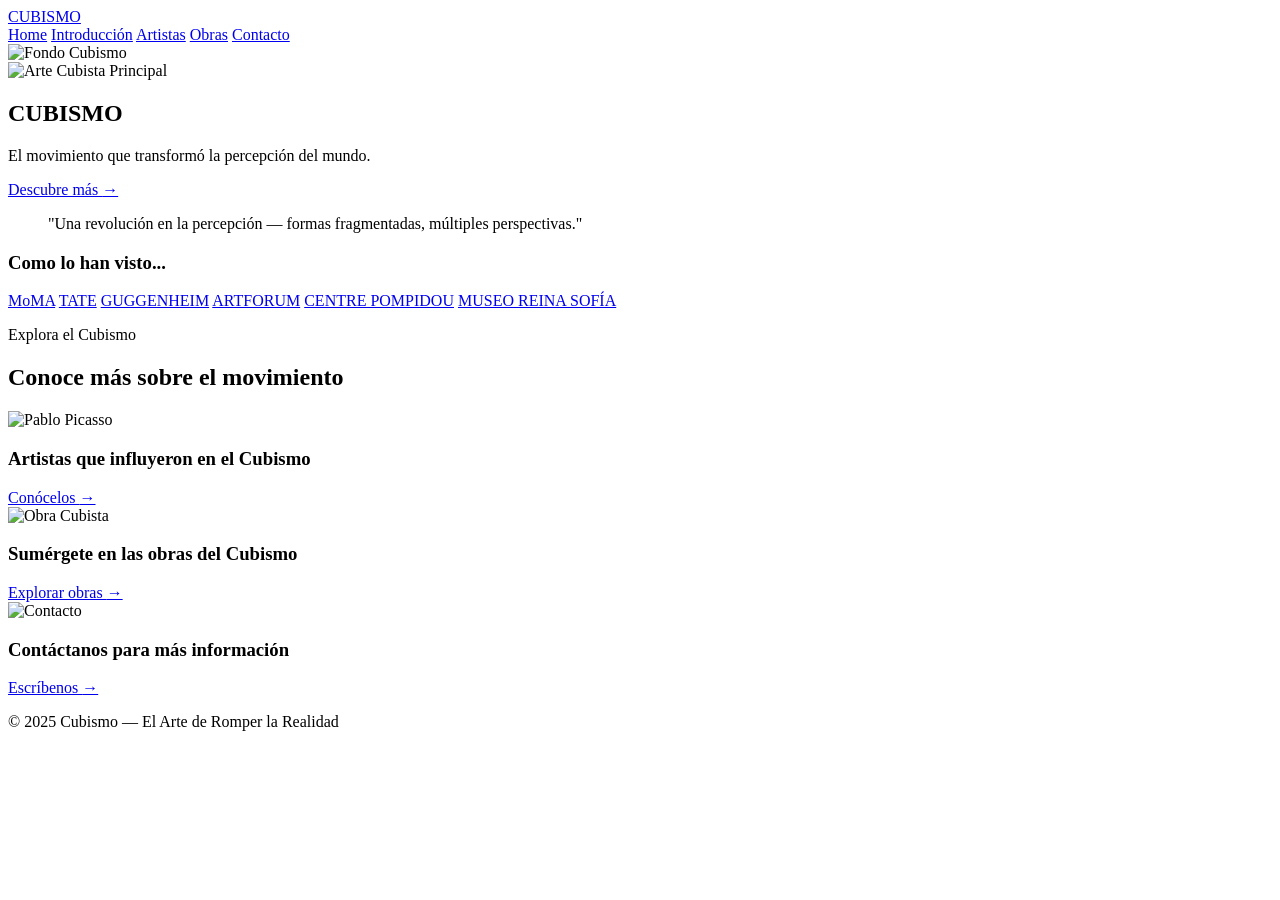
==== commit 042402ed: "Add files via upload" ====
--- a/index.html
+++ b/index.html
@@ -7,7 +7,7 @@
     <link rel="preconnect" href="https://fonts.googleapis.com">
     <link rel="preconnect" href="https://fonts.gstatic.com" crossorigin>
     <link href="https://fonts.googleapis.com/css2?family=Playfair+Display:wght@400;500;700;900&family=Inter:wght@300;400;500;600&family=Cormorant:wght@400;500;600;700&display=swap" rel="stylesheet">
-    <link rel="stylesheet" href="styles.css">
+    <link rel="stylesheet" href="css/styles.css">
 </head>
 <body>
     <!-- Navigation -->
@@ -144,6 +144,6 @@
         </div>
     </footer>
 
-    <script src="script.js"></script>
+    <script src="js/script.js" defer></script>
 </body>
 </html>
